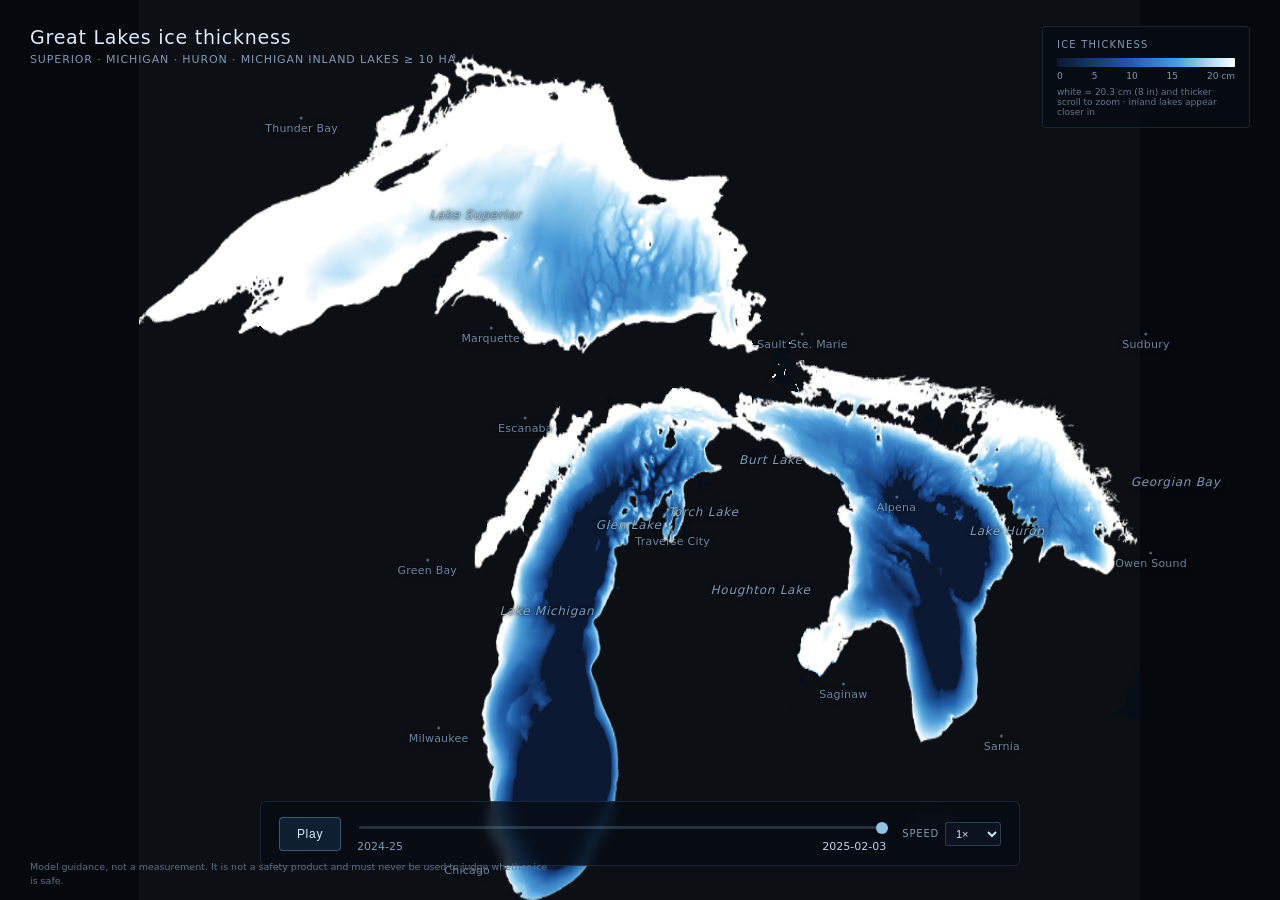
==== index.html @ 6e0abda5 "Great Lakes ice thickness viewer: model v2, 75 seasons, WebGL2 page Per-pixel ice thickness for Supe" ====
<!doctype html>
<html lang="en">
<head>
<meta charset="utf-8">
<meta name="viewport" content="width=device-width, initial-scale=1">
<title>Great Lakes ice thickness, 1950–2025</title>
<link rel="stylesheet" href="style.css">
</head>
<body>
<div id="app">
  <canvas id="map"></canvas>
  <div id="labels" aria-hidden="true"></div>

  <div id="chrome">
    <header id="titleblock">
      <h1>Great Lakes ice thickness</h1>
      <p class="sub">Superior · Michigan · Huron · Michigan inland lakes ≥ 10 ha</p>
    </header>

    <div id="legend">
      <div class="legend-title">Ice thickness</div>
      <div class="legend-bar"></div>
      <div class="legend-ticks"><span>0</span><span>5</span><span>10</span><span>15</span><span>20 cm</span></div>
      <div class="legend-note">white = 20.3 cm (8 in) and thicker<br>scroll to zoom · inland lakes appear closer in</div>
    </div>

    <div id="controls">
      <button id="play" type="button" aria-label="Play">Play</button>
      <div class="scrub">
        <input id="season" type="range" min="0" max="0" step="1" value="0" aria-label="Season">
        <div class="scrub-row"><span id="seasonLabel">—</span><span id="dateLabel"></span></div>
      </div>
      <label class="speed">Speed
        <select id="speed">
          <option value="0.5">0.5×</option>
          <option value="1" selected>1×</option>
          <option value="2">2×</option>
          <option value="4">4×</option>
        </select>
      </label>
    </div>

    <footer id="disclaimer">
      Model guidance, not a measurement. It is not a safety product and must
      never be used to judge whether ice is safe.
    </footer>
  </div>

  <div id="loading">Loading…</div>
  <div id="error" hidden></div>
</div>
<script src="app.js"></script>
</body>
</html>
---- style.css ----
:root {
  --ink: #cfe3f5;
  --ink-dim: #7f9ab3;
  --panel: rgba(7, 12, 20, 0.78);
  --edge: rgba(120, 170, 210, 0.16);
  --accent: #8fc4e8;
}

* { box-sizing: border-box; }

html, body {
  margin: 0;
  height: 100%;
  background: #05080d;
  color: var(--ink);
  font-family: "Inter", "Segoe UI", system-ui, -apple-system, sans-serif;
  overflow: hidden;
}

#app {
  position: relative;
  width: 100vw;
  height: 100vh;
}

#map {
  position: absolute;
  inset: 0;
  width: 100%;
  height: 100%;
  display: block;
  cursor: grab;
  touch-action: none;
}

#labels {
  position: absolute;
  inset: 0;
  pointer-events: none;
  overflow: hidden;
}

.label {
  position: absolute;
  transform: translate(-50%, -50%);
  white-space: nowrap;
  color: #8fb8d8;
  text-shadow: 0 0 6px rgba(3, 8, 14, 0.95), 0 0 2px rgba(3, 8, 14, 1);
  letter-spacing: 0.02em;
}

.label.city { font-size: 11px; opacity: 0.72; }
.label.lake { font-size: 12px; font-style: italic; opacity: 0.85; letter-spacing: 0.06em; }

.label.city::before {
  content: "";
  position: absolute;
  left: 50%;
  top: -5px;
  width: 3px;
  height: 3px;
  margin-left: -1.5px;
  border-radius: 50%;
  background: #8fb8d8;
  opacity: 0.7;
}

#chrome { position: absolute; inset: 0; pointer-events: none; }
#chrome > * { pointer-events: auto; }

#titleblock {
  position: absolute;
  top: 26px;
  left: 30px;
}

#titleblock h1 {
  margin: 0;
  font-size: 19px;
  font-weight: 500;
  letter-spacing: 0.04em;
  color: #dcecfb;
}

#titleblock .sub {
  margin: 5px 0 0;
  font-size: 11px;
  letter-spacing: 0.08em;
  text-transform: uppercase;
  color: var(--ink-dim);
}

#legend {
  position: absolute;
  top: 26px;
  right: 30px;
  width: 208px;
  padding: 12px 14px 10px;
  background: var(--panel);
  border: 1px solid var(--edge);
  border-radius: 4px;
  backdrop-filter: blur(6px);
}

.legend-title {
  font-size: 10px;
  letter-spacing: 0.12em;
  text-transform: uppercase;
  color: var(--ink-dim);
  margin-bottom: 8px;
}

.legend-bar {
  height: 9px;
  border-radius: 1px;
  background: linear-gradient(90deg,
    #0b1932 0%, #12356b 18%, #215ea8 42%, #4c9ed9 68%, #addcf5 86%, #ffffff 100%);
}

.legend-ticks {
  display: flex;
  justify-content: space-between;
  font-size: 9px;
  color: var(--ink-dim);
  margin-top: 4px;
  font-variant-numeric: tabular-nums;
}

.legend-note {
  margin-top: 6px;
  font-size: 9px;
  color: #5f7891;
}

#controls {
  position: absolute;
  left: 50%;
  bottom: 34px;
  transform: translateX(-50%);
  display: flex;
  align-items: center;
  gap: 16px;
  padding: 12px 18px;
  width: min(760px, calc(100vw - 60px));
  background: var(--panel);
  border: 1px solid var(--edge);
  border-radius: 6px;
  backdrop-filter: blur(6px);
}

#play {
  flex: 0 0 auto;
  width: 62px;
  height: 34px;
  border-radius: 4px;
  border: 1px solid rgba(140, 190, 225, 0.35);
  background: rgba(30, 70, 110, 0.35);
  color: #dcecfb;
  font-size: 12px;
  letter-spacing: 0.06em;
  cursor: pointer;
}
#play:hover { background: rgba(40, 92, 140, 0.45); }

.scrub { flex: 1 1 auto; min-width: 0; }

#season {
  width: 100%;
  -webkit-appearance: none;
  appearance: none;
  height: 3px;
  border-radius: 2px;
  background: rgba(140, 190, 225, 0.22);
  outline: none;
}

#season::-webkit-slider-thumb {
  -webkit-appearance: none;
  appearance: none;
  width: 12px;
  height: 12px;
  border-radius: 50%;
  background: var(--accent);
  border: none;
  cursor: pointer;
}

#season::-moz-range-thumb {
  width: 12px;
  height: 12px;
  border-radius: 50%;
  background: var(--accent);
  border: none;
  cursor: pointer;
}

.scrub-row {
  display: flex;
  justify-content: space-between;
  margin-top: 7px;
  font-size: 11px;
  color: var(--ink-dim);
  font-variant-numeric: tabular-nums;
}

#dateLabel { color: #b9d4ea; }

.speed {
  flex: 0 0 auto;
  font-size: 10px;
  letter-spacing: 0.08em;
  text-transform: uppercase;
  color: var(--ink-dim);
  display: flex;
  align-items: center;
  gap: 6px;
}

#speed {
  background: rgba(12, 22, 34, 0.9);
  color: var(--ink);
  border: 1px solid rgba(140, 190, 225, 0.25);
  border-radius: 3px;
  padding: 4px 6px;
  font-size: 11px;
}

#disclaimer {
  position: absolute;
  left: 30px;
  bottom: 12px;
  max-width: 520px;
  font-size: 9.5px;
  line-height: 1.5;
  color: #5a7188;
}

#loading {
  position: absolute;
  inset: 0;
  display: grid;
  place-items: center;
  background: #05080d;
  color: var(--ink-dim);
  font-size: 12px;
  letter-spacing: 0.12em;
  text-transform: uppercase;
  transition: opacity 0.4s ease;
}
#loading.done { opacity: 0; pointer-events: none; }

#error {
  position: absolute;
  inset: 0;
  display: grid;
  place-items: center;
  padding: 40px;
  background: #05080d;
  color: #e8b4b4;
  font-size: 13px;
  line-height: 1.6;
  text-align: center;
  white-space: pre-wrap;
}

/* An author `display` rule overrides the UA stylesheet's [hidden] { display:none },
   so without this the full-screen error panel stays painted over the map even when
   there is no error — the page looks black while every canvas pixel is correct. */
#error[hidden] { display: none; }

@media (max-width: 720px) {
  #legend { display: none; }
  #titleblock { top: 16px; left: 16px; }
  #controls { bottom: 20px; padding: 10px 12px; gap: 10px; }
  #disclaimer { display: none; }
}
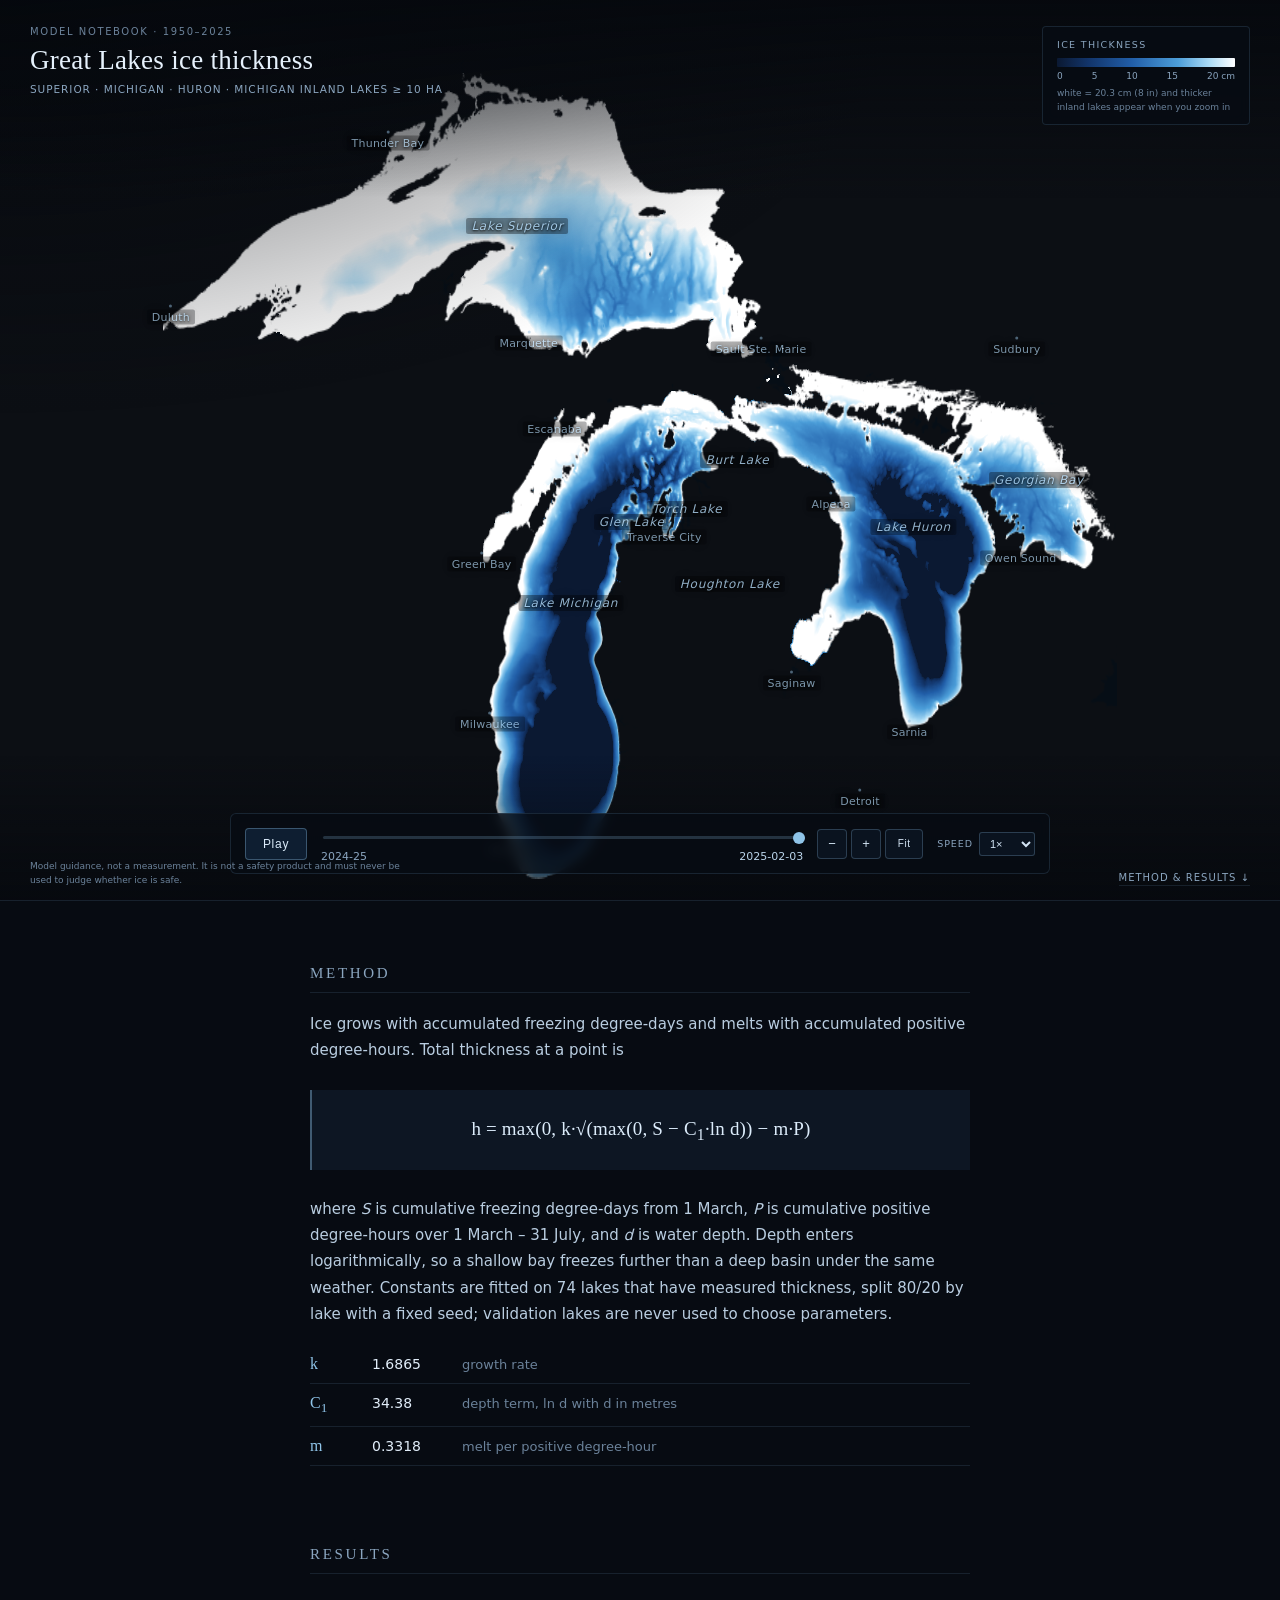
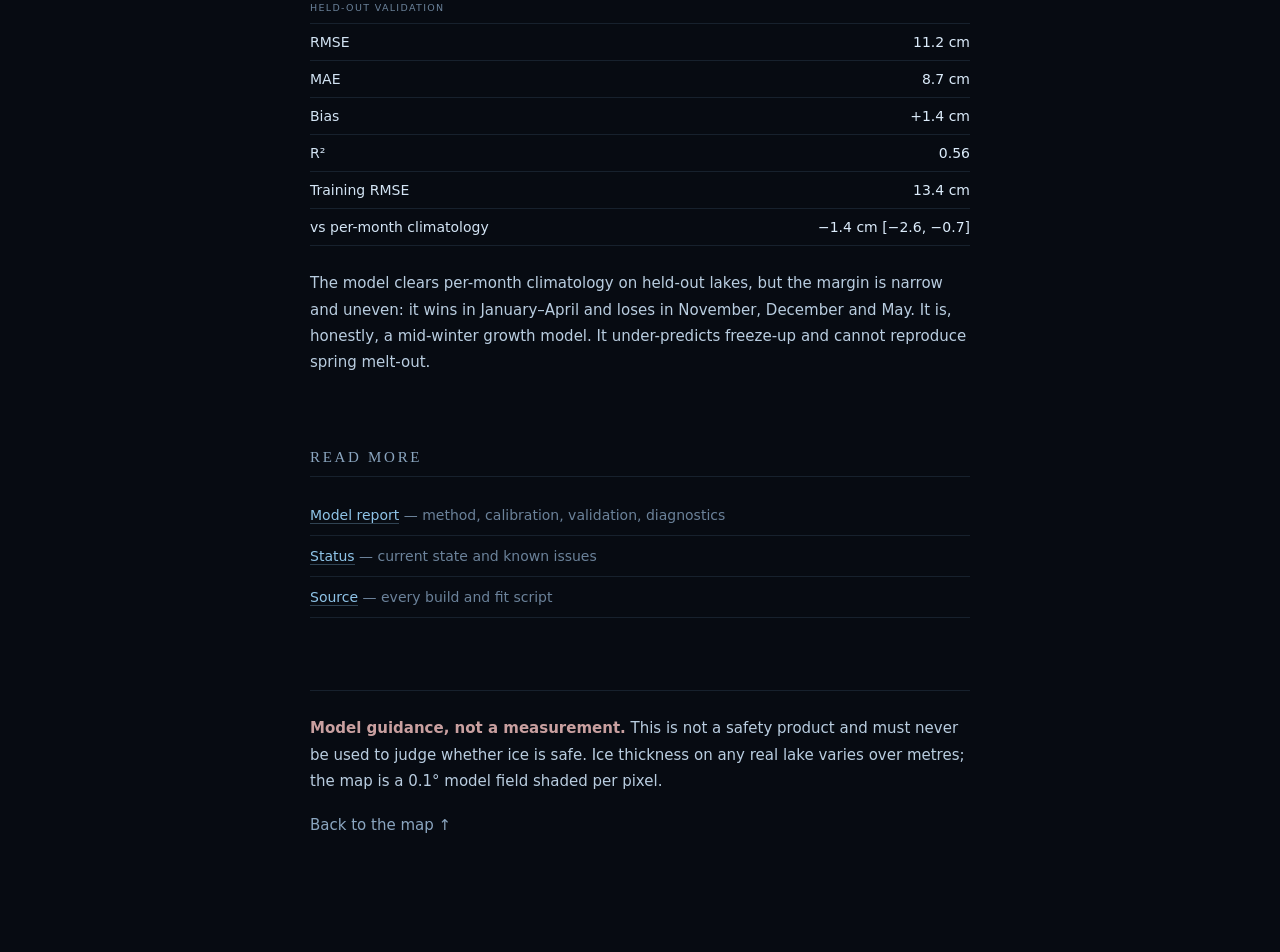
==== commit 399ef106: "Full-bleed map and notebook page The view is sized from the canvas aspect instead of the raster exte" ====
--- a/index.html
+++ b/index.html
@@ -4,15 +4,19 @@
 <meta charset="utf-8">
 <meta name="viewport" content="width=device-width, initial-scale=1">
 <title>Great Lakes ice thickness, 1950–2025</title>
+<meta name="description" content="Modelled lake ice thickness for Lake Superior, Lake Michigan, Lake Huron and Michigan inland lakes, 1950–2025. Model guidance, not a measurement.">
 <link rel="stylesheet" href="style.css">
 </head>
 <body>
-<div id="app">
+
+<section id="stage">
   <canvas id="map"></canvas>
+  <div id="scrim" aria-hidden="true"></div>
   <div id="labels" aria-hidden="true"></div>
 
   <div id="chrome">
     <header id="titleblock">
+      <p class="kicker">Model notebook · 1950–2025</p>
       <h1>Great Lakes ice thickness</h1>
       <p class="sub">Superior · Michigan · Huron · Michigan inland lakes ≥ 10 ha</p>
     </header>
@@ -21,7 +25,7 @@
       <div class="legend-title">Ice thickness</div>
       <div class="legend-bar"></div>
       <div class="legend-ticks"><span>0</span><span>5</span><span>10</span><span>15</span><span>20 cm</span></div>
-      <div class="legend-note">white = 20.3 cm (8 in) and thicker<br>scroll to zoom · inland lakes appear closer in</div>
+      <div class="legend-note">white = 20.3 cm (8 in) and thicker<br>inland lakes appear when you zoom in</div>
     </div>
 
     <div id="controls">
@@ -29,6 +33,11 @@
       <div class="scrub">
         <input id="season" type="range" min="0" max="0" step="1" value="0" aria-label="Season">
         <div class="scrub-row"><span id="seasonLabel">—</span><span id="dateLabel"></span></div>
+      </div>
+      <div class="zoomers" role="group" aria-label="Zoom">
+        <button id="zoomOut" type="button" aria-label="Zoom out">−</button>
+        <button id="zoomIn" type="button" aria-label="Zoom in">+</button>
+        <button id="fit" type="button" aria-label="Reset view">Fit</button>
       </div>
       <label class="speed">Speed
         <select id="speed">
@@ -44,11 +53,82 @@
       Model guidance, not a measurement. It is not a safety product and must
       never be used to judge whether ice is safe.
     </footer>
+
+    <a id="scrollhint" href="#notebook">Method &amp; results ↓</a>
   </div>
 
   <div id="loading">Loading…</div>
   <div id="error" hidden></div>
-</div>
+</section>
+
+<main id="notebook">
+
+  <section class="sheet">
+    <h2>Method</h2>
+    <p>
+      Ice grows with accumulated freezing degree-days and melts with accumulated
+      positive degree-hours. Total thickness at a point is
+    </p>
+    <p class="formula">h = max(0, k·√(max(0, S − C<sub>1</sub>·ln d)) − m·P)</p>
+    <p>
+      where <em>S</em> is cumulative freezing degree-days from 1 March, <em>P</em>
+      is cumulative positive degree-hours over 1 March – 31 July, and <em>d</em>
+      is water depth. Depth enters logarithmically, so a shallow bay freezes
+      further than a deep basin under the same weather. Constants are fitted on
+      74 lakes that have measured thickness, split 80/20 by lake with a fixed
+      seed; validation lakes are never used to choose parameters.
+    </p>
+    <table class="params">
+      <tbody>
+        <tr><th>k</th><td>1.6865</td><td>growth rate</td></tr>
+        <tr><th>C<sub>1</sub></th><td>34.38</td><td>depth term, ln d with d in metres</td></tr>
+        <tr><th>m</th><td>0.3318</td><td>melt per positive degree-hour</td></tr>
+      </tbody>
+    </table>
+  </section>
+
+  <section class="sheet">
+    <h2>Results</h2>
+    <table class="results">
+      <thead><tr><th>Held-out validation</th><th></th></tr></thead>
+      <tbody>
+        <tr><td>RMSE</td><td>11.2 cm</td></tr>
+        <tr><td>MAE</td><td>8.7 cm</td></tr>
+        <tr><td>Bias</td><td>+1.4 cm</td></tr>
+        <tr><td>R²</td><td>0.56</td></tr>
+        <tr><td>Training RMSE</td><td>13.4 cm</td></tr>
+        <tr><td>vs per-month climatology</td><td>−1.4 cm [−2.6, −0.7]</td></tr>
+      </tbody>
+    </table>
+    <p>
+      The model clears per-month climatology on held-out lakes, but the margin is
+      narrow and uneven: it wins in January–April and loses in November,
+      December and May. It is, honestly, a mid-winter growth model. It
+      under-predicts freeze-up and cannot reproduce spring melt-out.
+    </p>
+  </section>
+
+  <section class="sheet">
+    <h2>Read more</h2>
+    <ul class="links">
+      <li><a href="https://github.com/evanehodson/great-lakes-ice-thickness/blob/main/reports/model-v1.md">Model report</a> — method, calibration, validation, diagnostics</li>
+      <li><a href="https://github.com/evanehodson/great-lakes-ice-thickness/blob/main/reports/STATUS.md">Status</a> — current state and known issues</li>
+      <li><a href="https://github.com/evanehodson/great-lakes-ice-thickness">Source</a> — every build and fit script</li>
+    </ul>
+  </section>
+
+  <footer class="colophon">
+    <p>
+      <strong>Model guidance, not a measurement.</strong> This is not a safety
+      product and must never be used to judge whether ice is safe. Ice thickness
+      on any real lake varies over metres; the map is a 0.1° model field shaded
+      per pixel.
+    </p>
+    <p><a href="#stage">Back to the map ↑</a></p>
+  </footer>
+
+</main>
+
 <script src="app.js"></script>
 </body>
 </html>
--- a/style.css
+++ b/style.css
@@ -1,26 +1,40 @@
 :root {
-  --ink: #cfe3f5;
-  --ink-dim: #7f9ab3;
+  --ink: #d3e4f4;
+  --ink-dim: #8ba6c0;
+  --muted: #6b829a;
+  --bg: #05080d;
+  --paper: #070b12;
+  --rule: rgba(120, 170, 210, 0.14);
+  --edge: rgba(120, 170, 210, 0.16);
   --panel: rgba(7, 12, 20, 0.78);
-  --edge: rgba(120, 170, 210, 0.16);
   --accent: #8fc4e8;
+  --serif: "Iowan Old Style", "Palatino Linotype", Palatino, "Book Antiqua", Georgia, serif;
+  --sans: "Inter", "Segoe UI", system-ui, -apple-system, sans-serif;
 }
 
 * { box-sizing: border-box; }
 
-html, body {
+html { scroll-behavior: smooth; }
+@media (prefers-reduced-motion: reduce) {
+  html { scroll-behavior: auto; }
+}
+
+body {
   margin: 0;
-  height: 100%;
-  background: #05080d;
+  background: var(--bg);
   color: var(--ink);
-  font-family: "Inter", "Segoe UI", system-ui, -apple-system, sans-serif;
+  font-family: var(--sans);
+  -webkit-font-smoothing: antialiased;
+}
+
+/* ---------------------------------------------------------------- the map */
+
+#stage {
+  position: relative;
+  height: 100svh;
+  min-height: 520px;
   overflow: hidden;
-}
-
-#app {
-  position: relative;
-  width: 100vw;
-  height: 100vh;
+  background: var(--bg);
 }
 
 #map {
@@ -33,6 +47,18 @@
   touch-action: none;
 }
 
+#scrim {
+  position: absolute;
+  inset: 0;
+  pointer-events: none;
+  /* Darkens only the top band and the corners, so the title stays readable over
+     bright ice without dimming the middle of the map. */
+  background:
+    linear-gradient(180deg, rgba(5, 8, 13, 0.82) 0%, rgba(5, 8, 13, 0) 22%),
+    radial-gradient(70% 46% at 0% 0%, rgba(5, 8, 13, 0.7) 0%, rgba(5, 8, 13, 0) 100%),
+    linear-gradient(0deg, rgba(5, 8, 13, 0.75) 0%, rgba(5, 8, 13, 0) 16%);
+}
+
 #labels {
   position: absolute;
   inset: 0;
@@ -44,8 +70,14 @@
   position: absolute;
   transform: translate(-50%, -50%);
   white-space: nowrap;
-  color: #8fb8d8;
-  text-shadow: 0 0 6px rgba(3, 8, 14, 0.95), 0 0 2px rgba(3, 8, 14, 1);
+  color: #a8cbe6;
+  /* Labels sit over white ice as often as over black water, so a dark halo plus
+     a faint plate carries the contrast in both directions. */
+  text-shadow: 0 1px 2px rgba(0, 0, 0, 0.95), 0 0 4px rgba(0, 0, 0, 0.95),
+               0 0 12px rgba(0, 0, 0, 0.8);
+  background: rgba(4, 8, 14, 0.42);
+  border-radius: 2px;
+  padding: 1px 5px;
   letter-spacing: 0.02em;
 }
 
@@ -72,20 +104,30 @@
   position: absolute;
   top: 26px;
   left: 30px;
+  max-width: min(520px, calc(100vw - 280px));
+}
+
+.kicker {
+  margin: 0 0 8px;
+  font-size: 10px;
+  letter-spacing: 0.16em;
+  text-transform: uppercase;
+  color: var(--muted);
 }
 
 #titleblock h1 {
   margin: 0;
-  font-size: 19px;
+  font-family: var(--serif);
+  font-size: 27px;
   font-weight: 500;
-  letter-spacing: 0.04em;
-  color: #dcecfb;
+  letter-spacing: 0.01em;
+  color: #e6f1fc;
 }
 
 #titleblock .sub {
-  margin: 5px 0 0;
-  font-size: 11px;
-  letter-spacing: 0.08em;
+  margin: 7px 0 0;
+  font-size: 10.5px;
+  letter-spacing: 0.09em;
   text-transform: uppercase;
   color: var(--ink-dim);
 }
@@ -103,8 +145,8 @@
 }
 
 .legend-title {
-  font-size: 10px;
-  letter-spacing: 0.12em;
+  font-size: 9.5px;
+  letter-spacing: 0.14em;
   text-transform: uppercase;
   color: var(--ink-dim);
   margin-bottom: 8px;
@@ -129,19 +171,20 @@
 .legend-note {
   margin-top: 6px;
   font-size: 9px;
-  color: #5f7891;
+  line-height: 1.5;
+  color: var(--muted);
 }
 
 #controls {
   position: absolute;
   left: 50%;
-  bottom: 34px;
+  bottom: 26px;
   transform: translateX(-50%);
   display: flex;
   align-items: center;
-  gap: 16px;
-  padding: 12px 18px;
-  width: min(760px, calc(100vw - 60px));
+  gap: 14px;
+  padding: 10px 14px;
+  width: min(820px, calc(100vw - 56px));
   background: var(--panel);
   border: 1px solid var(--edge);
   border-radius: 6px;
@@ -151,7 +194,7 @@
 #play {
   flex: 0 0 auto;
   width: 62px;
-  height: 34px;
+  height: 32px;
   border-radius: 4px;
   border: 1px solid rgba(140, 190, 225, 0.35);
   background: rgba(30, 70, 110, 0.35);
@@ -162,7 +205,7 @@
 }
 #play:hover { background: rgba(40, 92, 140, 0.45); }
 
-.scrub { flex: 1 1 auto; min-width: 0; }
+.scrub { flex: 1 1 auto; min-width: 90px; }
 
 #season {
   width: 100%;
@@ -205,10 +248,26 @@
 
 #dateLabel { color: #b9d4ea; }
 
+.zoomers { flex: 0 0 auto; display: flex; gap: 4px; }
+
+.zoomers button {
+  width: 30px;
+  height: 30px;
+  border-radius: 4px;
+  border: 1px solid rgba(140, 190, 225, 0.25);
+  background: rgba(12, 22, 34, 0.9);
+  color: var(--ink);
+  font-size: 13px;
+  line-height: 1;
+  cursor: pointer;
+}
+.zoomers button:hover { background: rgba(30, 70, 110, 0.5); }
+#fit { width: 38px; font-size: 10px; letter-spacing: 0.06em; }
+
 .speed {
   flex: 0 0 auto;
-  font-size: 10px;
-  letter-spacing: 0.08em;
+  font-size: 9.5px;
+  letter-spacing: 0.1em;
   text-transform: uppercase;
   color: var(--ink-dim);
   display: flex;
@@ -229,21 +288,35 @@
   position: absolute;
   left: 30px;
   bottom: 12px;
-  max-width: 520px;
-  font-size: 9.5px;
-  line-height: 1.5;
-  color: #5a7188;
-}
+  max-width: 380px;
+  font-size: 9px;
+  line-height: 1.55;
+  color: var(--muted);
+}
+
+#scrollhint {
+  position: absolute;
+  right: 30px;
+  bottom: 14px;
+  font-size: 10px;
+  letter-spacing: 0.1em;
+  text-transform: uppercase;
+  color: var(--ink-dim);
+  text-decoration: none;
+  border-bottom: 1px solid var(--rule);
+  padding-bottom: 2px;
+}
+#scrollhint:hover { color: var(--ink); }
 
 #loading {
   position: absolute;
   inset: 0;
   display: grid;
   place-items: center;
-  background: #05080d;
-  color: var(--ink-dim);
-  font-size: 12px;
-  letter-spacing: 0.12em;
+  background: var(--bg);
+  color: var(--ink-dim);
+  font-size: 11px;
+  letter-spacing: 0.16em;
   text-transform: uppercase;
   transition: opacity 0.4s ease;
 }
@@ -255,7 +328,7 @@
   display: grid;
   place-items: center;
   padding: 40px;
-  background: #05080d;
+  background: var(--bg);
   color: #e8b4b4;
   font-size: 13px;
   line-height: 1.6;
@@ -268,9 +341,153 @@
    there is no error — the page looks black while every canvas pixel is correct. */
 #error[hidden] { display: none; }
 
-@media (max-width: 720px) {
+/* ---------------------------------------------------------------- notebook */
+
+#notebook {
+  background: var(--paper);
+  border-top: 1px solid var(--rule);
+  padding: 0 24px 96px;
+}
+
+.sheet {
+  max-width: 660px;
+  margin: 0 auto;
+  padding: 64px 0 0;
+}
+
+.sheet + .sheet { padding-top: 56px; }
+
+#notebook h2 {
+  margin: 0 0 18px;
+  font-family: var(--serif);
+  font-size: 15px;
+  font-weight: 500;
+  letter-spacing: 0.18em;
+  text-transform: uppercase;
+  color: var(--ink-dim);
+  padding-bottom: 10px;
+  border-bottom: 1px solid var(--rule);
+}
+
+#notebook p { margin: 0 0 18px; font-size: 15px; line-height: 1.75; color: #b9cde0; }
+#notebook code {
+  font-family: "Cascadia Mono", Consolas, monospace;
+  font-size: 12.5px;
+  color: var(--accent);
+}
+
+.formula {
+  margin: 26px 0 !important;
+  padding: 22px 20px;
+  text-align: center;
+  font-family: var(--serif);
+  font-size: 19px !important;
+  color: #dcecfb !important;
+  background: rgba(20, 36, 56, 0.45);
+  border-left: 2px solid rgba(143, 196, 232, 0.4);
+  letter-spacing: 0.01em;
+}
+
+table {
+  width: 100%;
+  border-collapse: collapse;
+  margin: 0 0 24px;
+  font-size: 14px;
+}
+
+table th, table td {
+  text-align: left;
+  padding: 10px 0;
+  border-bottom: 1px solid var(--rule);
+  vertical-align: baseline;
+}
+
+table thead th {
+  font-size: 9.5px;
+  letter-spacing: 0.14em;
+  text-transform: uppercase;
+  color: var(--muted);
+  font-weight: 500;
+}
+
+table.params th {
+  width: 62px;
+  font-family: var(--serif);
+  font-size: 16px;
+  font-weight: 500;
+  color: var(--accent);
+}
+
+table.params td:nth-child(2) {
+  width: 90px;
+  font-variant-numeric: tabular-nums;
+  color: #e2eefa;
+}
+
+table.params td:nth-child(3),
+table.results td:last-child {
+  color: var(--muted);
+  font-size: 13px;
+}
+
+table.results td:last-child {
+  text-align: right;
+  font-variant-numeric: tabular-nums;
+  color: #dcecfb;
+  font-size: 14px;
+}
+
+ul.links {
+  margin: 0;
+  padding: 0;
+  list-style: none;
+}
+
+ul.links li {
+  padding: 12px 0;
+  border-bottom: 1px solid var(--rule);
+  font-size: 14px;
+  color: var(--muted);
+}
+
+ul.links a {
+  color: var(--accent);
+  text-decoration: none;
+  border-bottom: 1px solid rgba(143, 196, 232, 0.3);
+}
+
+ul.links a:hover { border-bottom-color: var(--accent); }
+
+.colophon {
+  max-width: 660px;
+  margin: 72px auto 0;
+  padding-top: 24px;
+  border-top: 1px solid var(--rule);
+  font-size: 12.5px;
+  line-height: 1.7;
+  color: var(--muted);
+}
+
+.colophon p { margin: 0 0 12px; }
+.colophon strong { color: #c9a0a0; font-weight: 600; }
+.colophon a { color: var(--ink-dim); text-decoration: none; }
+.colophon a:hover { color: var(--ink); }
+
+/* ---------------------------------------------------------------- narrow */
+
+@media (max-width: 760px) {
   #legend { display: none; }
-  #titleblock { top: 16px; left: 16px; }
-  #controls { bottom: 20px; padding: 10px 12px; gap: 10px; }
+  #titleblock { top: 18px; left: 18px; max-width: calc(100vw - 36px); }
+  #titleblock h1 { font-size: 21px; }
+  #controls {
+    bottom: 16px;
+    width: calc(100vw - 24px);
+    gap: 10px;
+    padding: 9px 10px;
+    flex-wrap: wrap;
+  }
   #disclaimer { display: none; }
-}
+  #scrollhint { right: 18px; bottom: 118px; }
+  .sheet { padding-top: 48px; }
+  #notebook { padding: 0 20px 72px; }
+}
